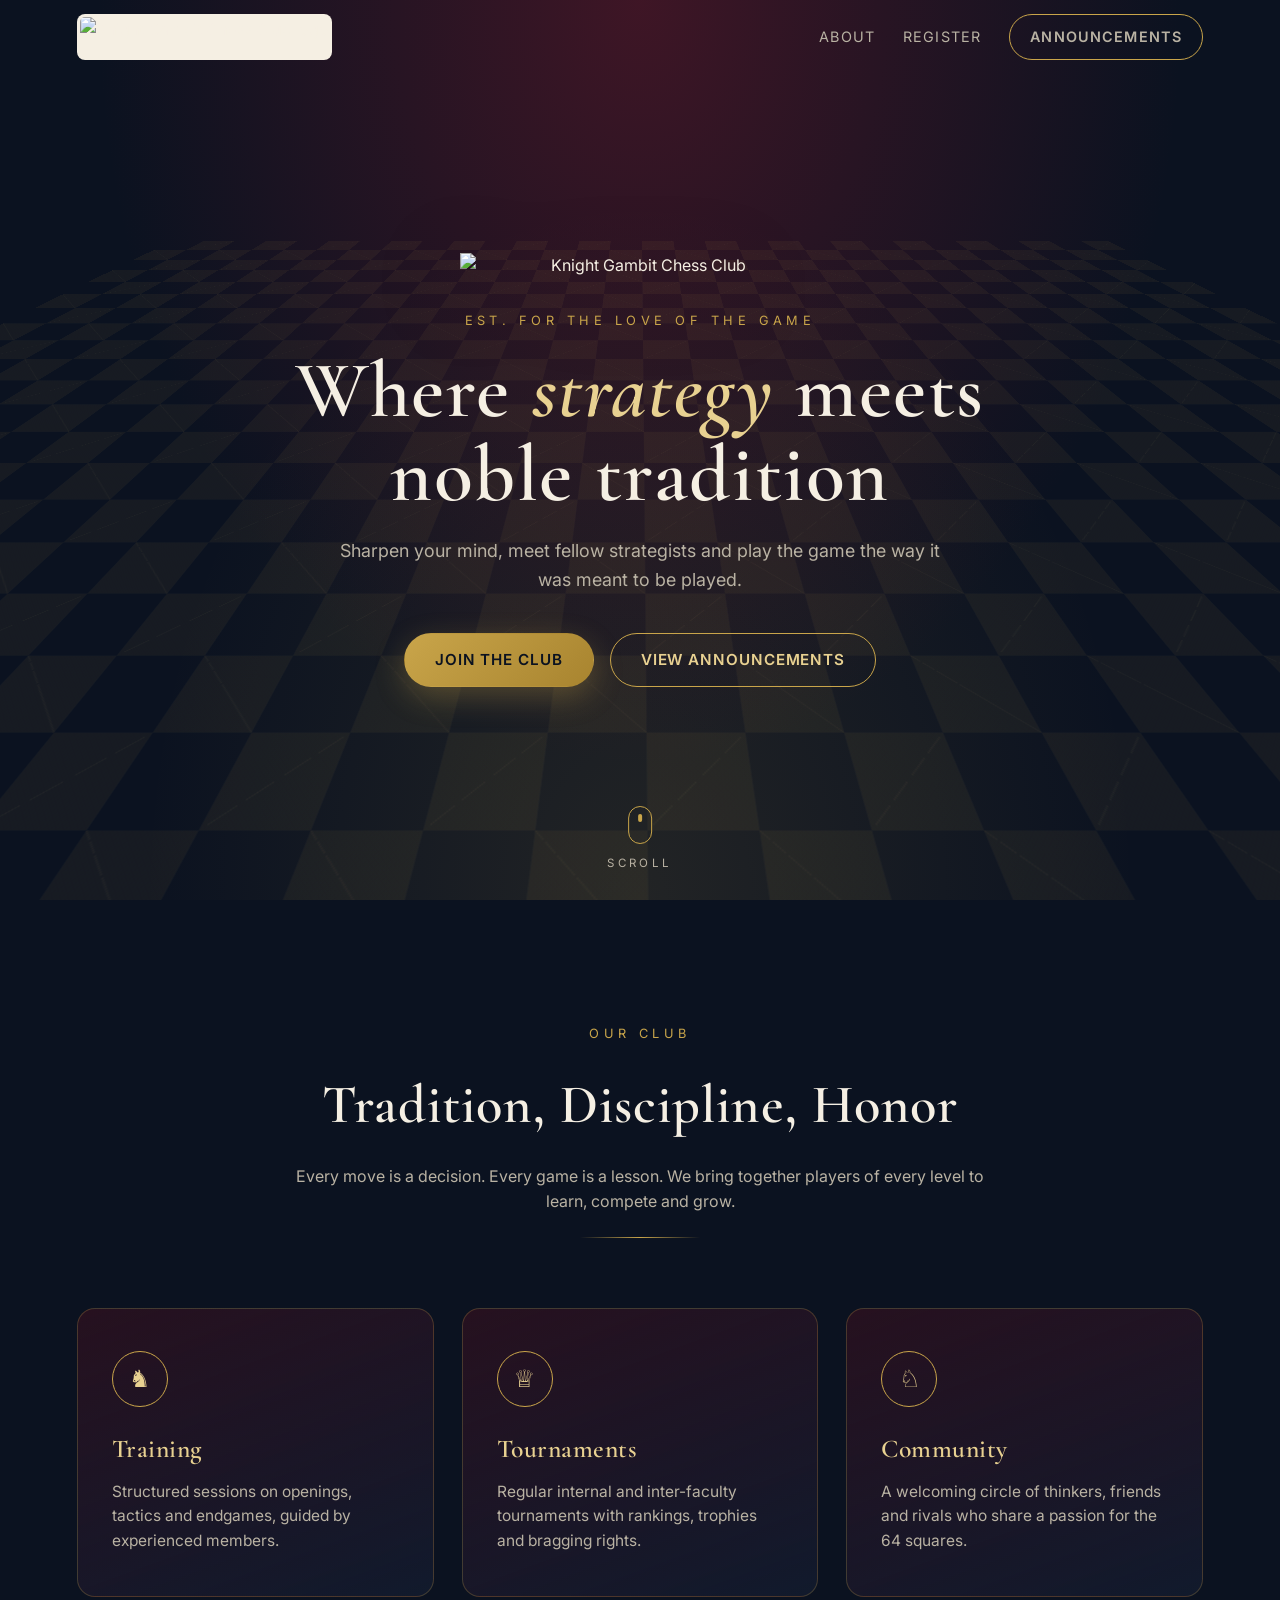
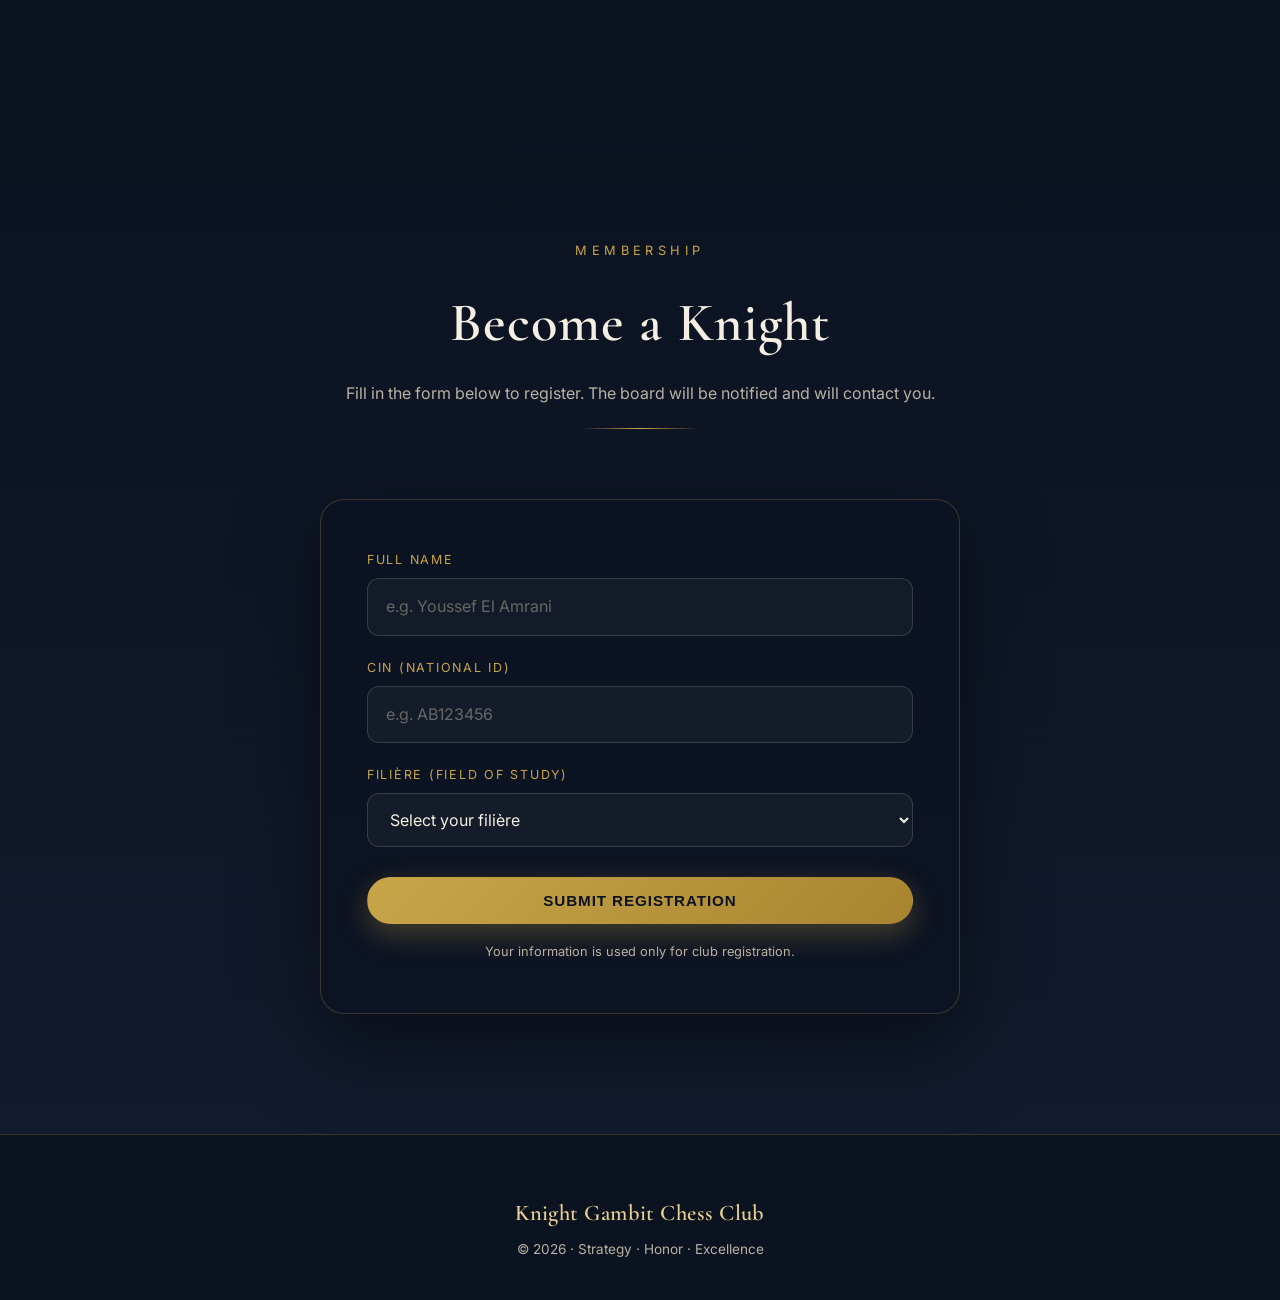
==== index.html @ 01dfc67d "uploading the files" ====
<!DOCTYPE html>
<html lang="en">
<head>
  <meta charset="UTF-8" />
  <meta name="viewport" content="width=device-width, initial-scale=1.0" />
  <title>Knight Gambit Chess Club</title>
  <meta name="description" content="Knight Gambit Chess Club: strategy, tradition and friendly competition. Register to join the club." />
  <link rel="icon" href="logo.png" />
  <link rel="preconnect" href="https://fonts.googleapis.com" />
  <link rel="preconnect" href="https://fonts.gstatic.com" crossorigin />
  <link href="https://fonts.googleapis.com/css2?family=Cormorant+Garamond:ital,wght@0,500;0,600;0,700;1,600&family=Inter:wght@400;500;600&display=swap" rel="stylesheet" />
  <link rel="stylesheet" href="style.css" />
</head>
<body>

  <!-- NAVIGATION -->
  <header class="nav" id="nav">
    <a href="#top" class="nav-brand">
      <img src="logo.png" alt="Knight Gambit Chess Club logo" />
    </a>
    <nav class="nav-links">
      <a href="#about">About</a>
      <a href="#register">Register</a>
      <a href="announcements.html" class="btn btn-outline btn-small">Announcements</a>
    </nav>
  </header>

  <!-- HERO -->
  <section class="hero" id="top">
    <div class="hero-board"></div>
    <div class="hero-content">
      <img class="hero-logo" src="logo.png" alt="Knight Gambit Chess Club" />
      <span class="eyebrow">Est. for the love of the game</span>
      <h1>Where <em>strategy</em> meets<br />noble tradition</h1>
      <p class="lead">Sharpen your mind, meet fellow strategists and play the game the way it was meant to be played.</p>
      <div class="hero-actions">
        <a href="#register" class="btn btn-gold">Join the Club</a>
        <a href="announcements.html" class="btn btn-outline">View Announcements</a>
      </div>
    </div>
    <div class="scroll-cue"><div class="mouse"></div>Scroll</div>
  </section>

  <!-- ABOUT -->
  <section id="about">
    <div class="section-head reveal">
      <span class="eyebrow">Our Club</span>
      <h2>Tradition, Discipline, Honor</h2>
      <p>Every move is a decision. Every game is a lesson. We bring together players of every level to learn, compete and grow.</p>
      <div class="divider"></div>
    </div>

    <div class="grid-3">
      <article class="card reveal-left">
        <div class="icon">&#9822;</div>
        <h3>Training</h3>
        <p>Structured sessions on openings, tactics and endgames, guided by experienced members.</p>
      </article>
      <article class="card reveal delay-1">
        <div class="icon">&#9813;</div>
        <h3>Tournaments</h3>
        <p>Regular internal and inter-faculty tournaments with rankings, trophies and bragging rights.</p>
      </article>
      <article class="card reveal-right delay-2">
        <div class="icon">&#9816;</div>
        <h3>Community</h3>
        <p>A welcoming circle of thinkers, friends and rivals who share a passion for the 64 squares.</p>
      </article>
    </div>
  </section>

  <!-- REGISTRATION -->
  <section class="register" id="register">
    <div class="section-head reveal">
      <span class="eyebrow">Membership</span>
      <h2>Become a Knight</h2>
      <p>Fill in the form below to register. The board will be notified and will contact you.</p>
      <div class="divider"></div>
    </div>

    <div class="form-wrap reveal-scale" id="formWrap">
      <form id="regForm" novalidate>
        <!-- Formspree sends the submission to the club's email. Replace YOUR_FORM_ID (see README). -->
        <input type="hidden" name="_subject" value="New Knight Gambit membership registration" />
        <input type="hidden" name="_template" value="table" />

        <div class="field" id="f-name">
          <label for="fullName">Full name</label>
          <input id="fullName" name="full_name" type="text" placeholder="e.g. Youssef El Amrani" autocomplete="name" required />
          <div class="error">Please enter your full name (at least 3 characters).</div>
        </div>

        <div class="field" id="f-cin">
          <label for="cin">CIN (National ID)</label>
          <input id="cin" name="cin" type="text" placeholder="e.g. AB123456" maxlength="10" autocomplete="off" required />
          <div class="error">Please enter a valid CIN (1 or 2 letters followed by 5 to 8 digits).</div>
        </div>

        <div class="field" id="f-filiere">
          <label for="filiere">Filière (field of study)</label>
          <select id="filiere" name="filiere" required>
            <option value="">Select your filière</option>
            <option>Computer Science</option>
            <option>Engineering</option>
            <option>Mathematics</option>
            <option>Physics &amp; Chemistry</option>
            <option>Economics &amp; Management</option>
            <option>Law</option>
            <option>Medicine</option>
            <option>Literature &amp; Humanities</option>
            <option>Other</option>
          </select>
          <div class="error">Please choose your filière.</div>
        </div>

        <button type="submit" class="btn btn-gold" id="submitBtn">Submit Registration</button>
        <p class="form-note">Your information is used only for club registration.</p>
      </form>

      <div class="success" id="success">
        <div class="seal">&#9818;</div>
        <h3>Welcome to the Club</h3>
        <p>Your registration has been received. Check the announcements for upcoming sessions.</p>
        <a href="announcements.html" class="btn btn-gold">Go to Announcements</a>
      </div>
    </div>
  </section>

  <footer>
    <span class="serif">Knight Gambit Chess Club</span>
    <p>&copy; <span id="year"></span> &middot; Strategy &middot; Honor &middot; Excellence</p>
  </footer>

  <script>
    // ---- CONFIGURATION ----
    // Create a free form at https://formspree.io, confirm your email, then paste the form ID here.
    const FORM_ENDPOINT = "https://formspree.io/f/YOUR_FORM_ID";

    // ---- Navbar shrinks/darkens on scroll ----
    const nav = document.getElementById("nav");
    const onScroll = () => nav.classList.toggle("scrolled", window.scrollY > 40);
    window.addEventListener("scroll", onScroll, { passive: true });
    onScroll();

    // ---- Scroll reveal animations ----
    const observer = new IntersectionObserver((entries) => {
      entries.forEach((e) => {
        if (e.isIntersecting) {
          e.target.classList.add("visible");
          e.target.querySelectorAll(".divider").forEach((d) => d.classList.add("visible"));
          observer.unobserve(e.target);
        }
      });
    }, { threshold: 0.15 });
    document.querySelectorAll(".reveal, .reveal-left, .reveal-right, .reveal-scale").forEach((el) => observer.observe(el));

    // ---- Card spotlight follows the mouse ----
    document.querySelectorAll(".card").forEach((card) => {
      card.addEventListener("mousemove", (e) => {
        const r = card.getBoundingClientRect();
        card.style.setProperty("--x", ((e.clientX - r.left) / r.width) * 100 + "%");
        card.style.setProperty("--y", ((e.clientY - r.top) / r.height) * 100 + "%");
      });
    });

    document.getElementById("year").textContent = new Date().getFullYear();

    // ---- Form validation ----
    const form = document.getElementById("regForm");
    const fields = {
      name: { el: document.getElementById("f-name"), input: document.getElementById("fullName"),
        ok: (v) => v.trim().length >= 3 },
      cin: { el: document.getElementById("f-cin"), input: document.getElementById("cin"),
        ok: (v) => /^[A-Za-z]{1,2}[0-9]{5,8}$/.test(v.trim()) },
      filiere: { el: document.getElementById("f-filiere"), input: document.getElementById("filiere"),
        ok: (v) => v !== "" },
    };

    // Uppercase the CIN as the user types
    fields.cin.input.addEventListener("input", (e) => { e.target.value = e.target.value.toUpperCase().replace(/\s/g, ""); });

    Object.values(fields).forEach((f) => {
      f.input.addEventListener("blur", () => f.el.classList.toggle("invalid", !f.ok(f.input.value)));
      f.input.addEventListener("input", () => { if (f.el.classList.contains("invalid")) f.el.classList.toggle("invalid", !f.ok(f.input.value)); });
    });

    // ---- Submit: sends the data to the club's email via Formspree ----
    form.addEventListener("submit", async (e) => {
      e.preventDefault();
      let valid = true;
      Object.values(fields).forEach((f) => {
        const ok = f.ok(f.input.value);
        f.el.classList.toggle("invalid", !ok);
        if (!ok) valid = false;
      });
      if (!valid) return;

      const btn = document.getElementById("submitBtn");
      const original = btn.textContent;
      btn.disabled = true;
      btn.textContent = "Sending...";

      const data = new FormData(form);
      data.set("cin", fields.cin.input.value.trim());

      try {
        const res = await fetch(FORM_ENDPOINT, {
          method: "POST",
          headers: { Accept: "application/json" },
          body: data,
        });
        if (!res.ok) throw new Error("Request failed");
        document.getElementById("formWrap").classList.add("done");
        form.reset();
      } catch (err) {
        alert("Sorry, your registration could not be sent. Please check your connection and try again.");
      } finally {
        btn.disabled = false;
        btn.textContent = original;
      }
    });
  </script>
</body>
</html>
---- style.css ----
/* ==========================================================
   KNIGHT GAMBIT CHESS CLUB — shared stylesheet
   ========================================================== */

:root {
  --navy: #0b1220;
  --navy-2: #121b2e;
  --burgundy: #5a0f1e;
  --burgundy-2: #7d1a2c;
  --gold: #c9a54a;
  --gold-light: #e8d191;
  --copper: #b66e49;
  --cream: #f5efe3;
  --muted: #b9b2a3;
  --line: rgba(201, 165, 74, 0.25);
  --radius: 18px;
  --ease: cubic-bezier(.2, .7, .2, 1);
}

* { box-sizing: border-box; margin: 0; padding: 0; }

html { scroll-behavior: smooth; }

body {
  font-family: "Inter", system-ui, -apple-system, sans-serif;
  background: var(--navy);
  color: var(--cream);
  line-height: 1.6;
  overflow-x: hidden;
}

h1, h2, h3, .serif {
  font-family: "Cormorant Garamond", Georgia, serif;
  font-weight: 600;
  letter-spacing: .02em;
}

a { color: inherit; text-decoration: none; }

img { display: block; max-width: 100%; }

/* ---------- Navigation ---------- */
.nav {
  position: fixed; inset: 0 0 auto 0;
  z-index: 50;
  display: flex; align-items: center; justify-content: space-between;
  padding: 14px 6vw;
  transition: background .4s var(--ease), box-shadow .4s var(--ease), padding .4s var(--ease);
  animation: slideDown .9s var(--ease) both;
}
.nav.scrolled {
  background: rgba(11, 18, 32, .92);
  backdrop-filter: blur(10px);
  box-shadow: 0 10px 30px rgba(0, 0, 0, .35);
  padding: 10px 6vw;
}
.nav-brand { display: flex; align-items: center; gap: 12px; }
.nav-brand img { height: 46px; width: auto; background: var(--cream); border-radius: 8px; padding: 3px; }
.nav-brand span { font-family: "Cormorant Garamond", serif; font-size: 1.2rem; color: var(--gold-light); }
.nav-links { display: flex; gap: 28px; align-items: center; }
.nav-links a {
  font-size: .9rem; letter-spacing: .08em; text-transform: uppercase; color: var(--muted);
  position: relative; transition: color .3s;
}
.nav-links a::after {
  content: ""; position: absolute; left: 0; bottom: -6px; width: 0; height: 1px;
  background: var(--gold); transition: width .4s var(--ease);
}
.nav-links a:hover { color: var(--gold-light); }
.nav-links a:hover::after { width: 100%; }

/* ---------- Buttons ---------- */
.btn {
  display: inline-flex; align-items: center; gap: 10px;
  padding: 14px 30px; border-radius: 999px; font-weight: 600; font-size: .95rem;
  letter-spacing: .06em; text-transform: uppercase; cursor: pointer; border: 1px solid transparent;
  transition: transform .35s var(--ease), box-shadow .35s var(--ease), background .35s, color .35s;
}
.btn:hover { transform: translateY(-3px); }
.btn-gold {
  background: linear-gradient(135deg, var(--gold), #a8842f);
  color: var(--navy);
  box-shadow: 0 10px 30px rgba(201, 165, 74, .3);
}
.btn-gold:hover { box-shadow: 0 16px 40px rgba(201, 165, 74, .45); }
.btn-outline { border-color: var(--gold); color: var(--gold-light); background: transparent; }
.btn-outline:hover { background: rgba(201, 165, 74, .12); }
.btn-small { padding: 10px 20px; font-size: .8rem; }

/* ---------- Hero ---------- */
.hero {
  position: relative; min-height: 100vh;
  display: grid; place-items: center; text-align: center;
  padding: 120px 6vw 80px; overflow: hidden;
  background:
    radial-gradient(ellipse at 50% 0%, rgba(125, 26, 44, .45), transparent 60%),
    radial-gradient(ellipse at 50% 100%, rgba(201, 165, 74, .12), transparent 55%),
    var(--navy);
}
.hero-board {
  position: absolute; inset: -20%;
  background-image:
    linear-gradient(45deg, rgba(201, 165, 74, .07) 25%, transparent 25%),
    linear-gradient(-45deg, rgba(201, 165, 74, .07) 25%, transparent 25%),
    linear-gradient(45deg, transparent 75%, rgba(201, 165, 74, .07) 75%),
    linear-gradient(-45deg, transparent 75%, rgba(201, 165, 74, .07) 75%);
  background-size: 120px 120px;
  background-position: 0 0, 0 60px, 60px -60px, -60px 0;
  transform: perspective(700px) rotateX(58deg) translateY(-10%);
  animation: boardDrift 30s linear infinite;
  opacity: .8; pointer-events: none;
}
@keyframes boardDrift { to { background-position: 120px 120px, 120px 180px, 180px 60px, 60px 120px; } }

.hero-content { position: relative; z-index: 2; max-width: 860px; }
.hero-logo {
  width: min(360px, 70vw); margin: 0 auto 28px;
  animation: floatIn 1.4s var(--ease) both, float 6s ease-in-out 1.4s infinite;
  filter: drop-shadow(0 20px 40px rgba(0, 0, 0, .5));
}
.eyebrow {
  display: inline-block; font-size: .8rem; letter-spacing: .35em; text-transform: uppercase;
  color: var(--gold); margin-bottom: 18px;
  animation: slideUp .9s var(--ease) .2s both;
}
.hero h1 {
  font-size: clamp(2.6rem, 6.5vw, 5rem); line-height: 1.05; margin-bottom: 20px;
  animation: slideUp 1s var(--ease) .35s both;
}
.hero h1 em { font-style: italic; color: var(--gold-light); }
.hero p.lead {
  color: var(--muted); font-size: 1.12rem; max-width: 620px; margin: 0 auto 38px;
  animation: slideUp 1s var(--ease) .5s both;
}
.hero-actions {
  display: flex; gap: 16px; justify-content: center; flex-wrap: wrap;
  animation: slideUp 1s var(--ease) .65s both;
}
.scroll-cue {
  position: absolute; bottom: 28px; left: 50%; transform: translateX(-50%);
  display: flex; flex-direction: column; align-items: center; gap: 10px;
  font-size: .72rem; letter-spacing: .3em; text-transform: uppercase; color: var(--muted);
  animation: fadeIn 1.5s ease 1.2s both;
}
.scroll-cue .mouse {
  width: 24px; height: 38px; border: 1.5px solid var(--gold); border-radius: 14px; position: relative;
}
.scroll-cue .mouse::after {
  content: ""; position: absolute; left: 50%; top: 7px; width: 4px; height: 8px; margin-left: -2px;
  background: var(--gold); border-radius: 2px; animation: wheel 1.8s ease-in-out infinite;
}
@keyframes wheel { 0% { opacity: 0; transform: translateY(0); } 40% { opacity: 1; } 100% { opacity: 0; transform: translateY(12px); } }

/* ---------- Sections ---------- */
section { position: relative; padding: 120px 6vw; }
.section-head { text-align: center; max-width: 720px; margin: 0 auto 70px; }
.section-head .eyebrow { animation: none; }
.section-head h2 { font-size: clamp(2.2rem, 4.5vw, 3.4rem); margin-bottom: 14px; }
.section-head p { color: var(--muted); }
.divider {
  width: 120px; height: 1px; margin: 22px auto 0;
  background: linear-gradient(90deg, transparent, var(--gold), transparent);
  transform-origin: center; transform: scaleX(0); transition: transform 1.2s var(--ease);
}
.reveal.visible .divider, .divider.visible { transform: scaleX(1); }

/* ---------- Cards ---------- */
.grid-3 { display: grid; grid-template-columns: repeat(auto-fit, minmax(260px, 1fr)); gap: 28px; max-width: 1200px; margin: 0 auto; }
.card {
  position: relative; padding: 42px 34px; border-radius: var(--radius);
  background: linear-gradient(160deg, rgba(90, 15, 30, .35), rgba(18, 27, 46, .9));
  border: 1px solid var(--line);
  transition: transform .5s var(--ease), border-color .5s, box-shadow .5s;
  overflow: hidden;
}
.card::before {
  content: ""; position: absolute; inset: 0;
  background: radial-gradient(circle at var(--x, 50%) var(--y, 0%), rgba(201, 165, 74, .18), transparent 45%);
  opacity: 0; transition: opacity .5s;
}
.card:hover { transform: translateY(-8px); border-color: var(--gold); box-shadow: 0 24px 60px rgba(0, 0, 0, .45); }
.card:hover::before { opacity: 1; }
.card .icon {
  width: 56px; height: 56px; border-radius: 50%; display: grid; place-items: center;
  border: 1px solid var(--gold); color: var(--gold-light); font-size: 1.5rem; margin-bottom: 22px;
}
.card h3 { font-size: 1.6rem; margin-bottom: 10px; color: var(--gold-light); }
.card p { color: var(--muted); font-size: .97rem; }

/* ---------- Registration ---------- */
.register { background: linear-gradient(180deg, var(--navy), var(--navy-2)); }
.form-wrap {
  max-width: 640px; margin: 0 auto; padding: 50px 46px; border-radius: 24px;
  background: rgba(11, 18, 32, .75); border: 1px solid var(--line);
  box-shadow: 0 30px 80px rgba(0, 0, 0, .5);
}
.field { margin-bottom: 22px; position: relative; }
.field label {
  display: block; font-size: .78rem; letter-spacing: .14em; text-transform: uppercase;
  color: var(--gold); margin-bottom: 8px;
}
.field input, .field select {
  width: 100%; padding: 15px 18px; border-radius: 12px;
  background: rgba(245, 239, 227, .04); border: 1px solid rgba(245, 239, 227, .15);
  color: var(--cream); font: inherit; outline: none;
  transition: border-color .3s, box-shadow .3s, background .3s;
}
.field select option { background: var(--navy); color: var(--cream); }
.field input::placeholder { color: rgba(185, 178, 163, .5); }
.field input:focus, .field select:focus {
  border-color: var(--gold); background: rgba(201, 165, 74, .06);
  box-shadow: 0 0 0 4px rgba(201, 165, 74, .15);
}
.field .error { display: none; color: #e08a8a; font-size: .8rem; margin-top: 6px; }
.field.invalid input, .field.invalid select { border-color: #c96b6b; }
.field.invalid .error { display: block; }
.form-wrap .btn { width: 100%; justify-content: center; margin-top: 8px; }
.form-wrap .btn[disabled] { opacity: .6; cursor: wait; transform: none; }
.form-note { text-align: center; color: var(--muted); font-size: .8rem; margin-top: 18px; }

.success {
  display: none; text-align: center; padding: 20px 0;
  animation: slideUp .8s var(--ease) both;
}
.success .seal {
  width: 80px; height: 80px; margin: 0 auto 20px; border-radius: 50%;
  display: grid; place-items: center; font-size: 2rem; color: var(--navy);
  background: linear-gradient(135deg, var(--gold-light), var(--gold));
  box-shadow: 0 0 0 10px rgba(201, 165, 74, .15);
}
.success h3 { font-size: 2rem; margin-bottom: 10px; }
.success p { color: var(--muted); margin-bottom: 28px; }
.form-wrap.done form { display: none; }
.form-wrap.done .success { display: block; }

/* ---------- Announcements page ---------- */
.page-hero { padding: 170px 6vw 60px; text-align: center; background:
  radial-gradient(ellipse at 50% 0%, rgba(125, 26, 44, .4), transparent 60%), var(--navy); }
.page-hero h1 { font-size: clamp(2.6rem, 6vw, 4.4rem); margin-bottom: 14px; animation: slideUp 1s var(--ease) both; }
.page-hero p { color: var(--muted); animation: slideUp 1s var(--ease) .15s both; }

.ann-list { max-width: 900px; margin: 0 auto; padding: 40px 6vw 120px; display: grid; gap: 28px; }
.ann {
  position: relative; padding: 36px 40px; border-radius: var(--radius);
  background: linear-gradient(160deg, rgba(90, 15, 30, .3), rgba(18, 27, 46, .92));
  border: 1px solid var(--line); border-left: 3px solid var(--gold);
  transition: transform .5s var(--ease), box-shadow .5s;
}
.ann:hover { transform: translateX(6px); box-shadow: 0 20px 50px rgba(0, 0, 0, .4); }
.ann .meta { display: flex; gap: 14px; align-items: center; flex-wrap: wrap; margin-bottom: 12px; }
.ann .tag {
  font-size: .7rem; letter-spacing: .15em; text-transform: uppercase;
  padding: 5px 12px; border-radius: 999px; background: rgba(201, 165, 74, .15); color: var(--gold-light);
}
.ann .date { color: var(--muted); font-size: .85rem; }
.ann h2 { font-size: 2rem; margin-bottom: 10px; color: var(--cream); }
.ann p { color: var(--muted); }
.back-link { display: inline-flex; margin: 0 6vw 0; padding-top: 0; }

/* ---------- Footer ---------- */
footer {
  text-align: center; padding: 60px 6vw 40px; border-top: 1px solid var(--line);
  color: var(--muted); font-size: .85rem; background: var(--navy);
}
footer .serif { color: var(--gold-light); font-size: 1.4rem; margin-bottom: 8px; display: block; }

/* ---------- Scroll reveal animations ---------- */
.reveal { opacity: 0; transform: translateY(50px); transition: opacity 1s var(--ease), transform 1s var(--ease); }
.reveal-left { opacity: 0; transform: translateX(-80px); transition: opacity 1s var(--ease), transform 1s var(--ease); }
.reveal-right { opacity: 0; transform: translateX(80px); transition: opacity 1s var(--ease), transform 1s var(--ease); }
.reveal-scale { opacity: 0; transform: scale(.9); transition: opacity 1s var(--ease), transform 1s var(--ease); }
.reveal.visible, .reveal-left.visible, .reveal-right.visible, .reveal-scale.visible { opacity: 1; transform: none; }
.delay-1 { transition-delay: .15s; }
.delay-2 { transition-delay: .3s; }
.delay-3 { transition-delay: .45s; }

/* ---------- Keyframes ---------- */
@keyframes slideUp { from { opacity: 0; transform: translateY(40px); } to { opacity: 1; transform: none; } }
@keyframes slideDown { from { opacity: 0; transform: translateY(-100%); } to { opacity: 1; transform: none; } }
@keyframes floatIn { from { opacity: 0; transform: scale(.85) translateY(20px); } to { opacity: 1; transform: none; } }
@keyframes float { 0%, 100% { transform: translateY(0); } 50% { transform: translateY(-12px); } }
@keyframes fadeIn { from { opacity: 0; } to { opacity: 1; } }

/* ---------- Responsive ---------- */
@media (max-width: 760px) {
  .nav-links a:not(.btn) { display: none; }
  .form-wrap { padding: 36px 24px; }
  .ann { padding: 28px 24px; }
  section { padding: 90px 6vw; }
}

/* ---------- Respect reduced motion ---------- */
@media (prefers-reduced-motion: reduce) {
  *, *::before, *::after {
    animation-duration: .01ms !important; animation-iteration-count: 1 !important;
    transition-duration: .01ms !important; scroll-behavior: auto !important;
  }
  .reveal, .reveal-left, .reveal-right, .reveal-scale { opacity: 1; transform: none; }
}
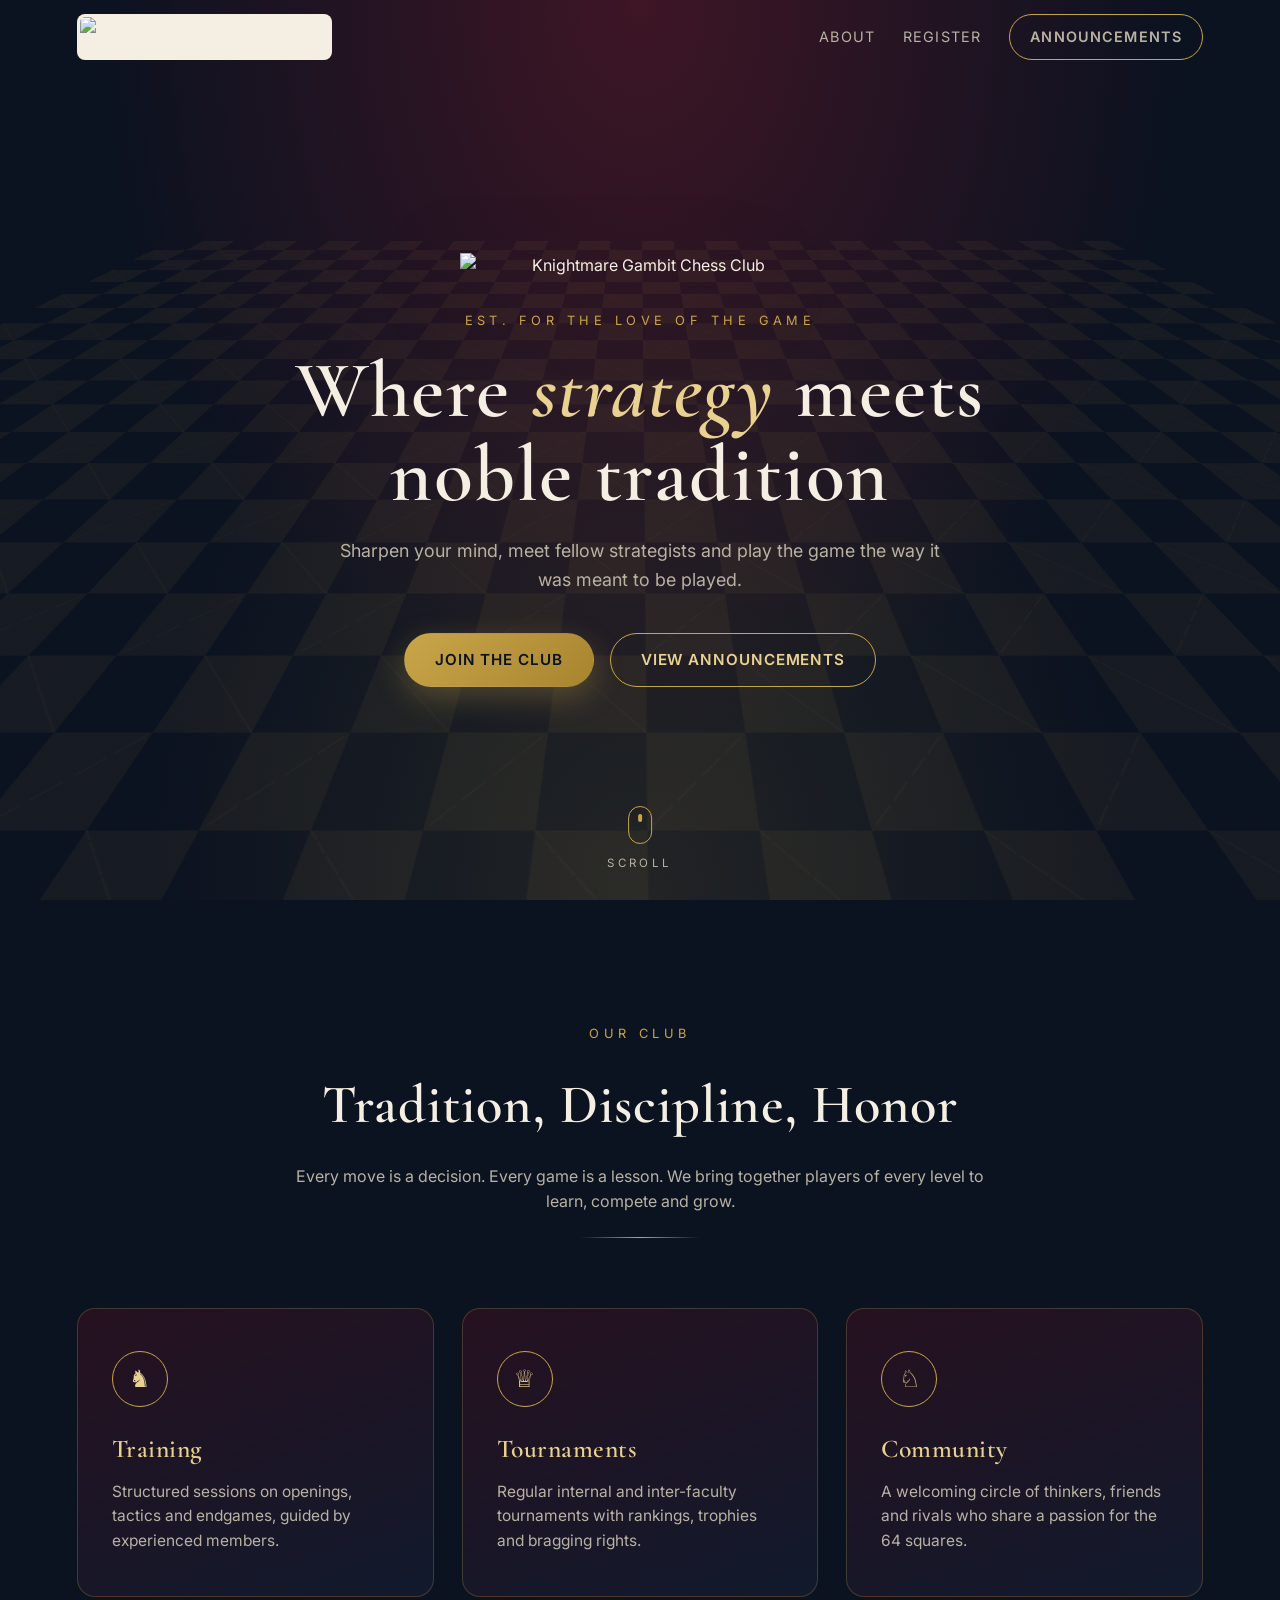
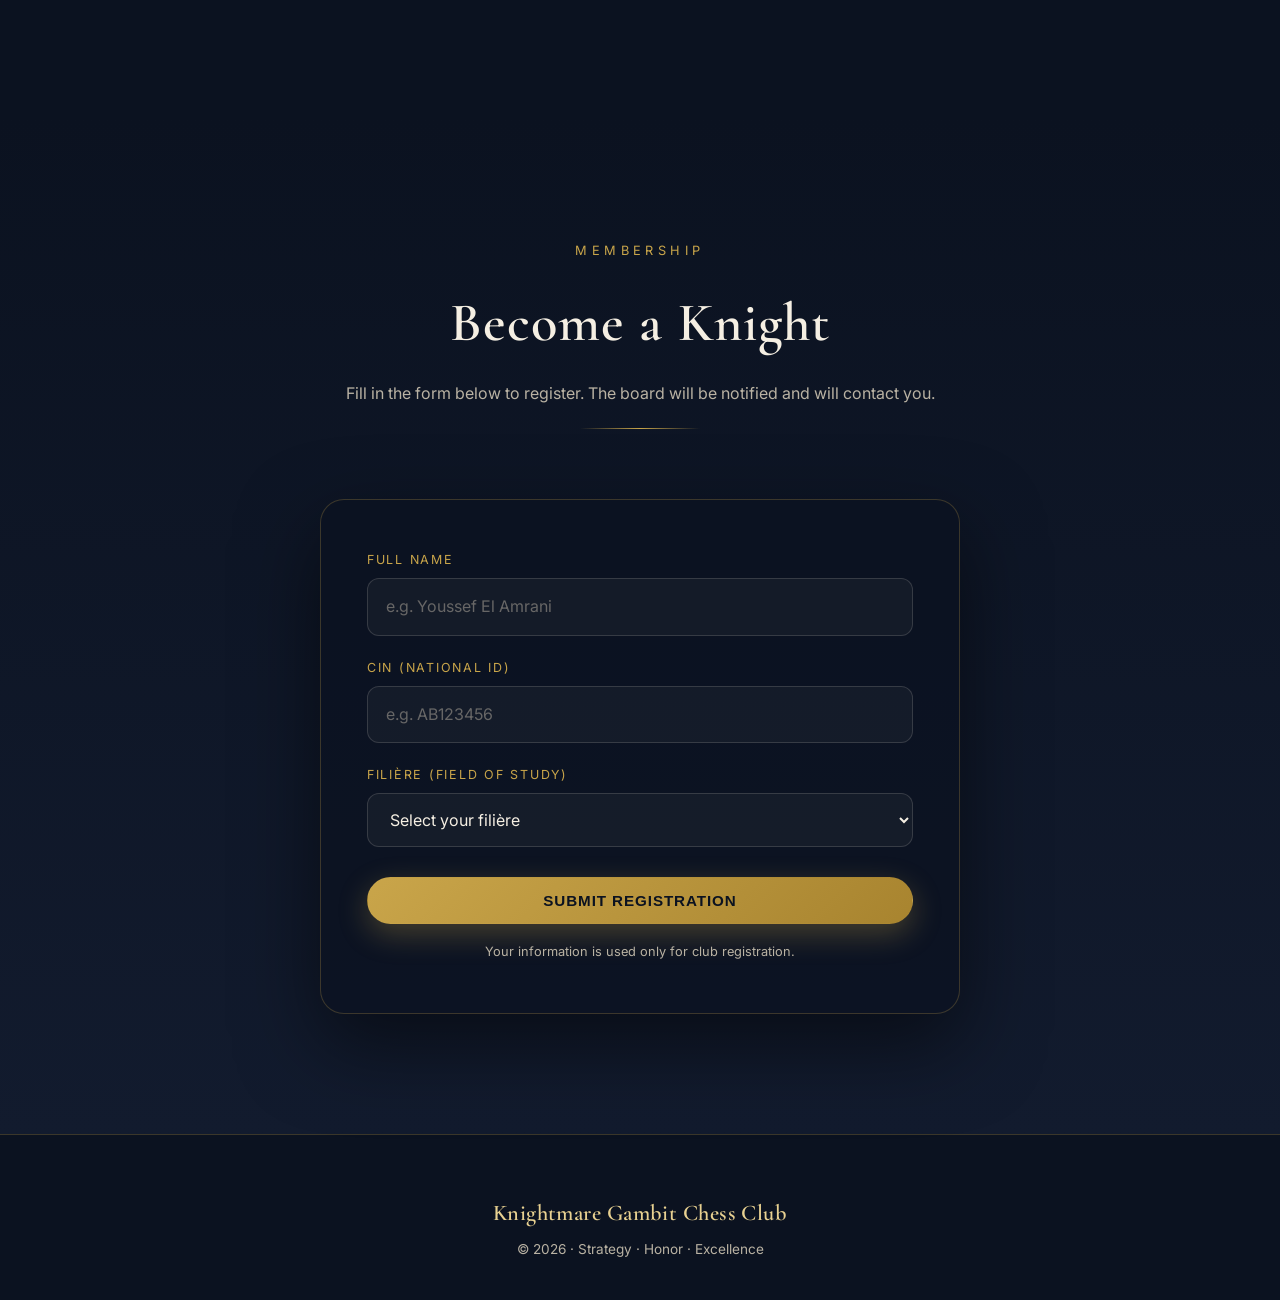
==== commit b939fd02: "Update club name from 'Knight Gambit' to 'Knightmare Gambit'" ====
--- a/index.html
+++ b/index.html
@@ -3,8 +3,8 @@
 <head>
   <meta charset="UTF-8" />
   <meta name="viewport" content="width=device-width, initial-scale=1.0" />
-  <title>Knight Gambit Chess Club</title>
-  <meta name="description" content="Knight Gambit Chess Club: strategy, tradition and friendly competition. Register to join the club." />
+  <title>Knightmare Gambit Chess Club</title>
+  <meta name="description" content="Knightmare Gambit Chess Club: strategy, tradition and friendly competition. Register to join the club." />
   <link rel="icon" href="logo.png" />
   <link rel="preconnect" href="https://fonts.googleapis.com" />
   <link rel="preconnect" href="https://fonts.gstatic.com" crossorigin />
@@ -29,7 +29,7 @@
   <section class="hero" id="top">
     <div class="hero-board"></div>
     <div class="hero-content">
-      <img class="hero-logo" src="logo.png" alt="Knight Gambit Chess Club" />
+      <img class="hero-logo" src="logo.png" alt="Knightmare Gambit Chess Club" />
       <span class="eyebrow">Est. for the love of the game</span>
       <h1>Where <em>strategy</em> meets<br />noble tradition</h1>
       <p class="lead">Sharpen your mind, meet fellow strategists and play the game the way it was meant to be played.</p>
@@ -81,7 +81,7 @@
     <div class="form-wrap reveal-scale" id="formWrap">
       <form id="regForm" novalidate>
         <!-- Formspree sends the submission to the club's email. Replace YOUR_FORM_ID (see README). -->
-        <input type="hidden" name="_subject" value="New Knight Gambit membership registration" />
+        <input type="hidden" name="_subject" value="New Knightmare Gambit membership registration" />
         <input type="hidden" name="_template" value="table" />
 
         <div class="field" id="f-name">
@@ -127,14 +127,14 @@
   </section>
 
   <footer>
-    <span class="serif">Knight Gambit Chess Club</span>
+    <span class="serif">Knightmare Gambit Chess Club</span>
     <p>&copy; <span id="year"></span> &middot; Strategy &middot; Honor &middot; Excellence</p>
   </footer>
 
   <script>
     // ---- CONFIGURATION ----
     // Create a free form at https://formspree.io, confirm your email, then paste the form ID here.
-    const FORM_ENDPOINT = "https://formspree.io/f/YOUR_FORM_ID";
+    const FORM_ENDPOINT = "https://formspree.io/f/xgaajebb";
 
     // ---- Navbar shrinks/darkens on scroll ----
     const nav = document.getElementById("nav");
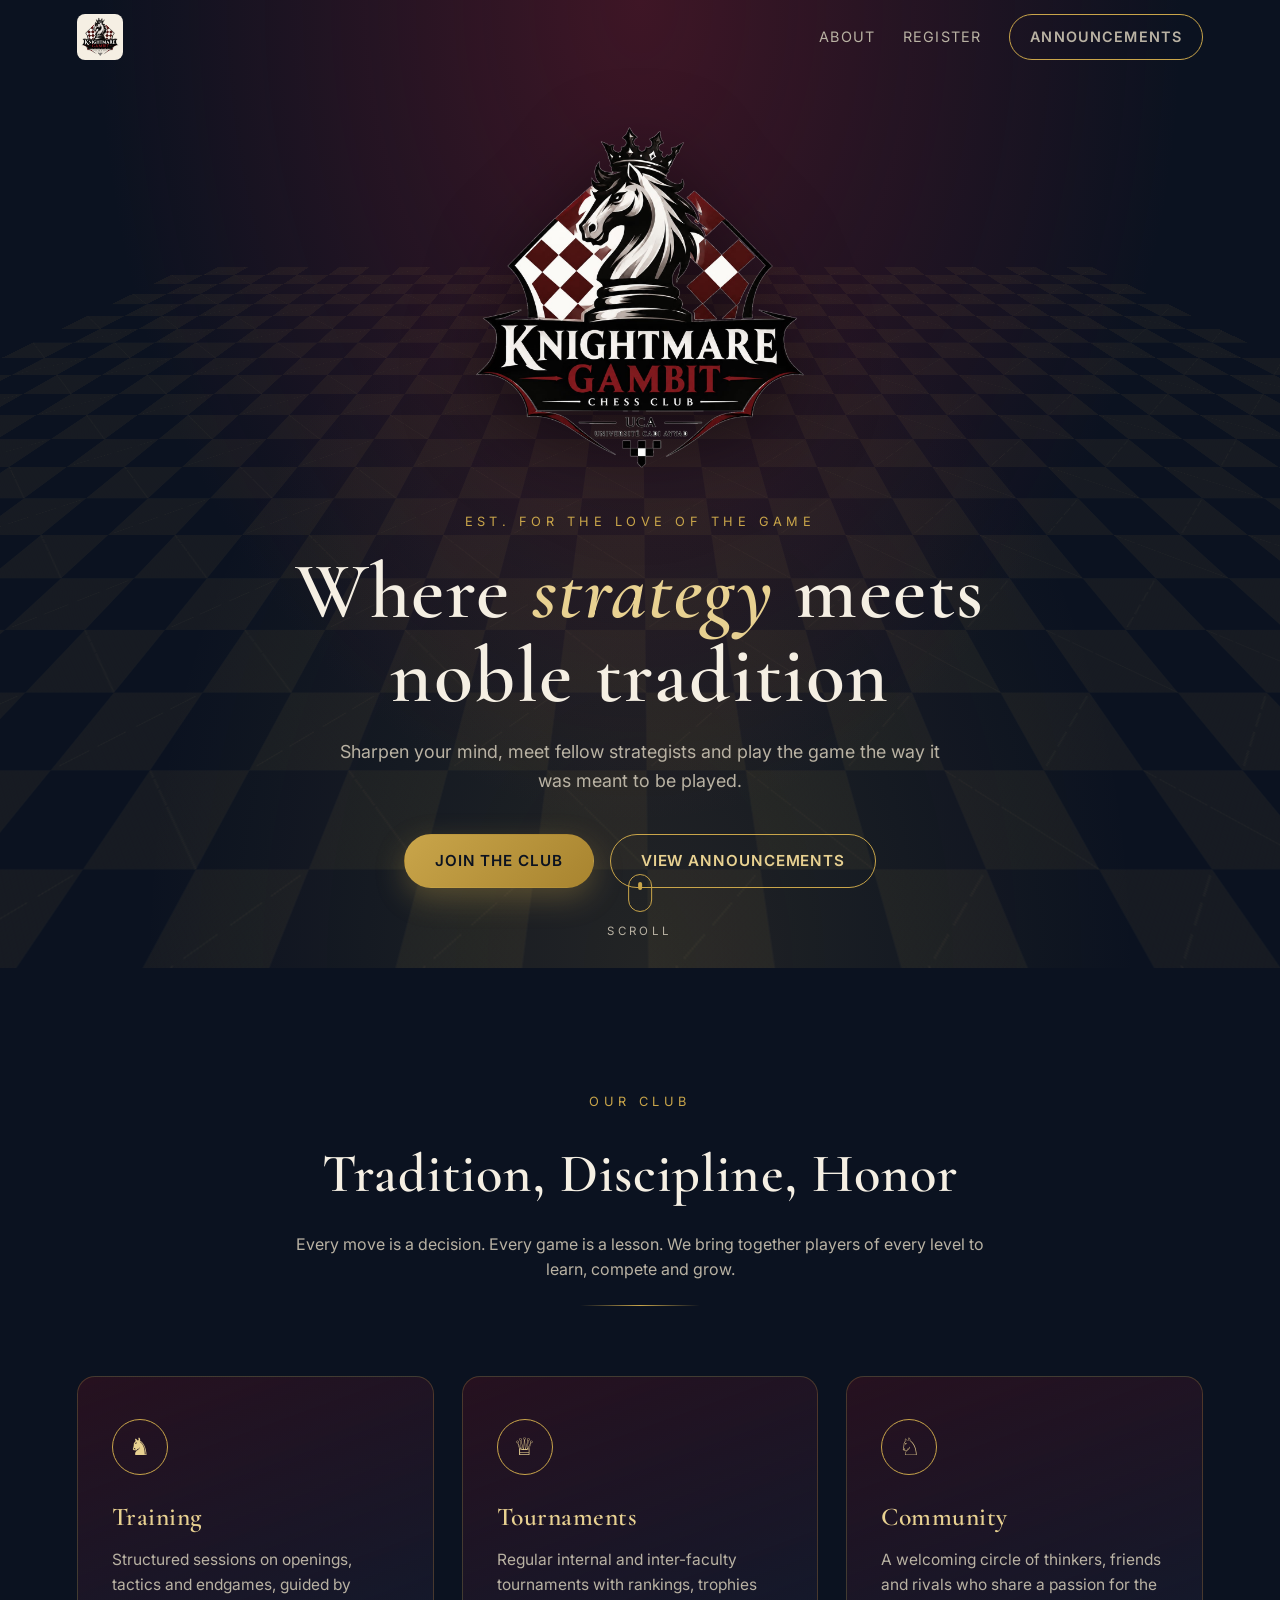
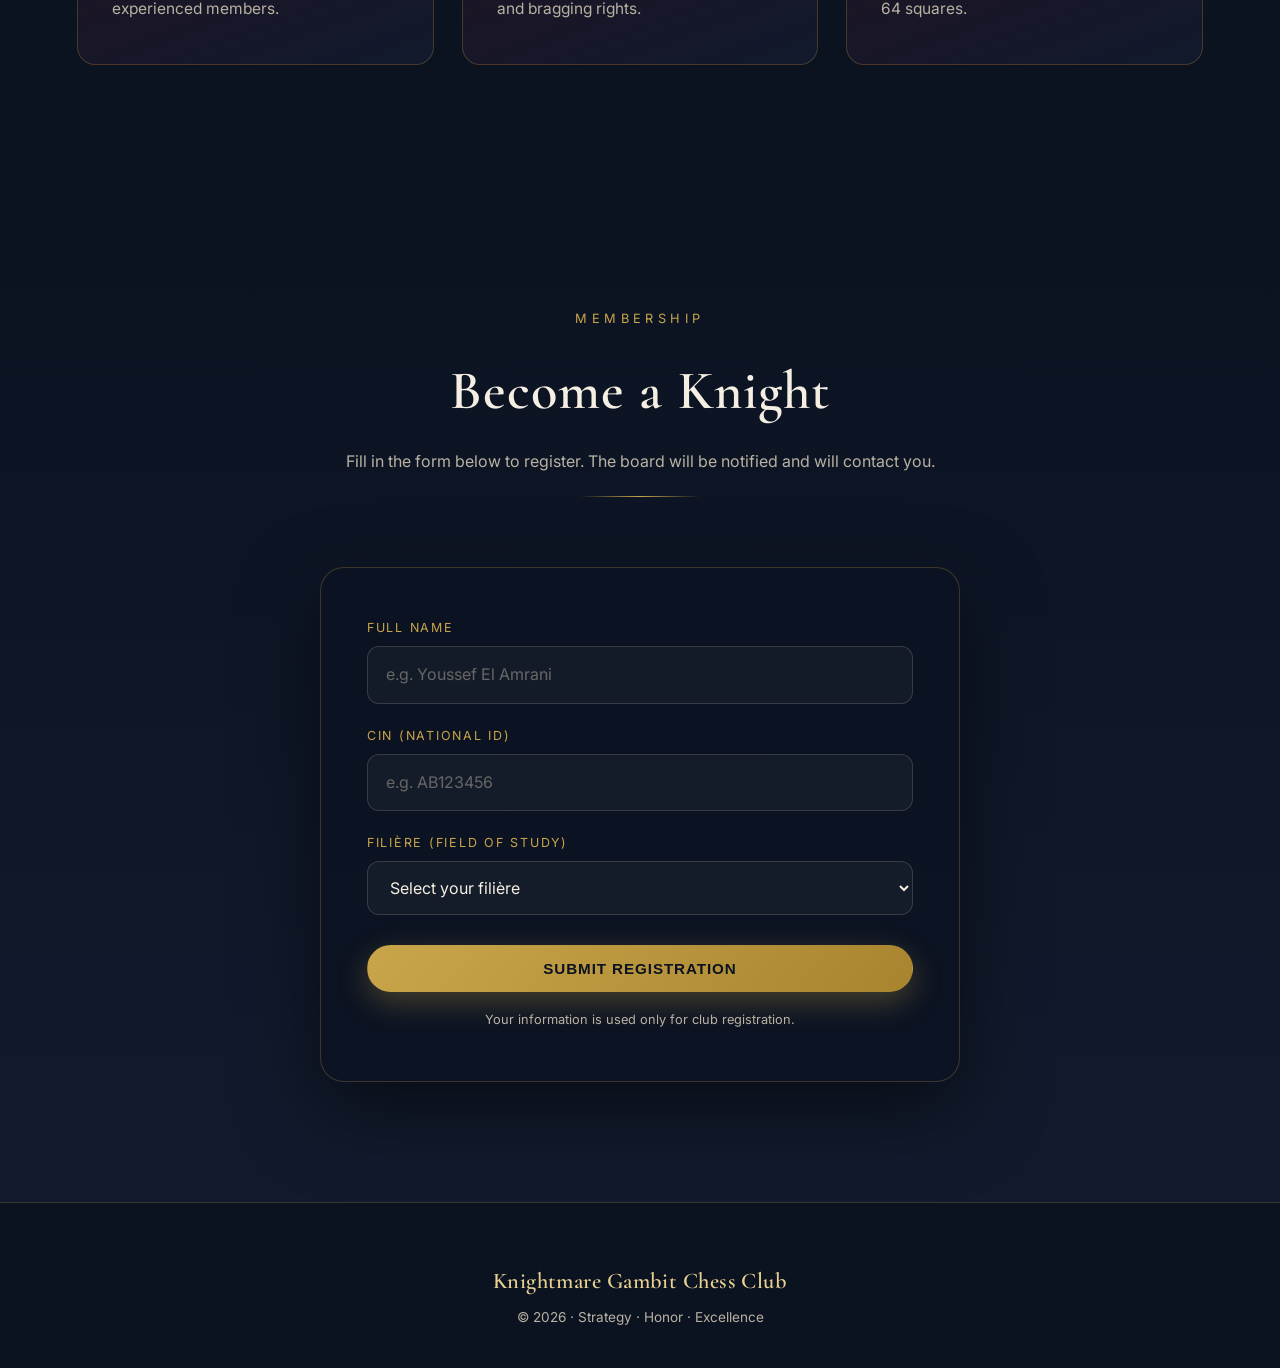
==== commit 676233ff: "Refine comments in index.html for better understanding Updated comments in the registration form and" ====
--- a/index.html
+++ b/index.html
@@ -80,7 +80,7 @@
 
     <div class="form-wrap reveal-scale" id="formWrap">
       <form id="regForm" novalidate>
-        <!-- Formspree sends the submission to the club's email. Replace YOUR_FORM_ID (see README). -->
+        <!-- Formspree sends the submission to the club's email. -->
         <input type="hidden" name="_subject" value="New Knightmare Gambit membership registration" />
         <input type="hidden" name="_template" value="table" />
 
@@ -133,8 +133,11 @@
 
   <script>
     // ---- CONFIGURATION ----
-    // Create a free form at https://formspree.io, confirm your email, then paste the form ID here.
+    // Formspree form endpoint. Sends each registration to the club's email.
     const FORM_ENDPOINT = "https://formspree.io/f/xgaajebb";
+
+    // Key used to remember that this browser has already registered
+    const REG_KEY = "kgRegistered";
 
     // ---- Navbar shrinks/darkens on scroll ----
     const nav = document.getElementById("nav");
@@ -184,6 +187,11 @@
       f.input.addEventListener("input", () => { if (f.el.classList.contains("invalid")) f.el.classList.toggle("invalid", !f.ok(f.input.value)); });
     });
 
+    // ---- Returning visitors: hide the form if this browser already registered ----
+    if (localStorage.getItem(REG_KEY)) {
+      document.getElementById("formWrap").classList.add("done");
+    }
+
     // ---- Submit: sends the data to the club's email via Formspree ----
     form.addEventListener("submit", async (e) => {
       e.preventDefault();
@@ -212,6 +220,7 @@
         if (!res.ok) throw new Error("Request failed");
         document.getElementById("formWrap").classList.add("done");
         form.reset();
+        localStorage.setItem(REG_KEY, new Date().toISOString());
       } catch (err) {
         alert("Sorry, your registration could not be sent. Please check your connection and try again.");
       } finally {
